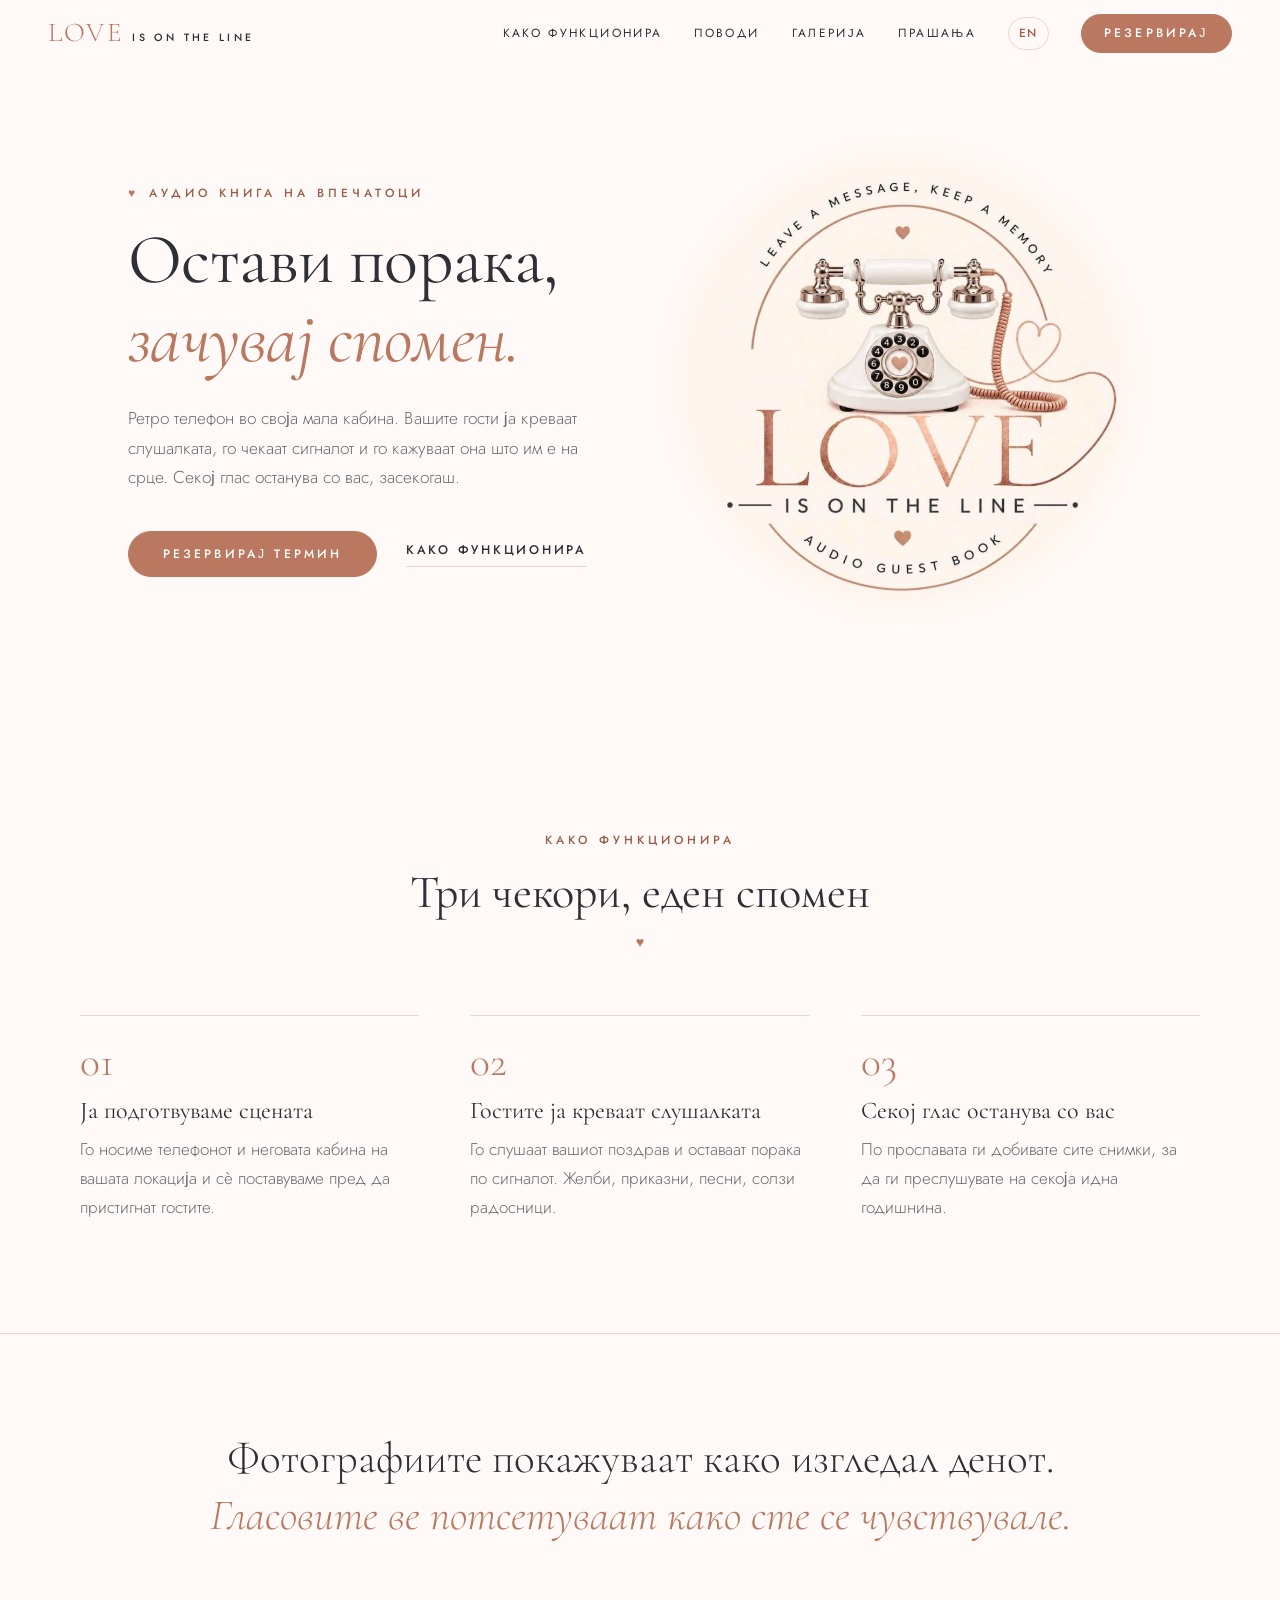
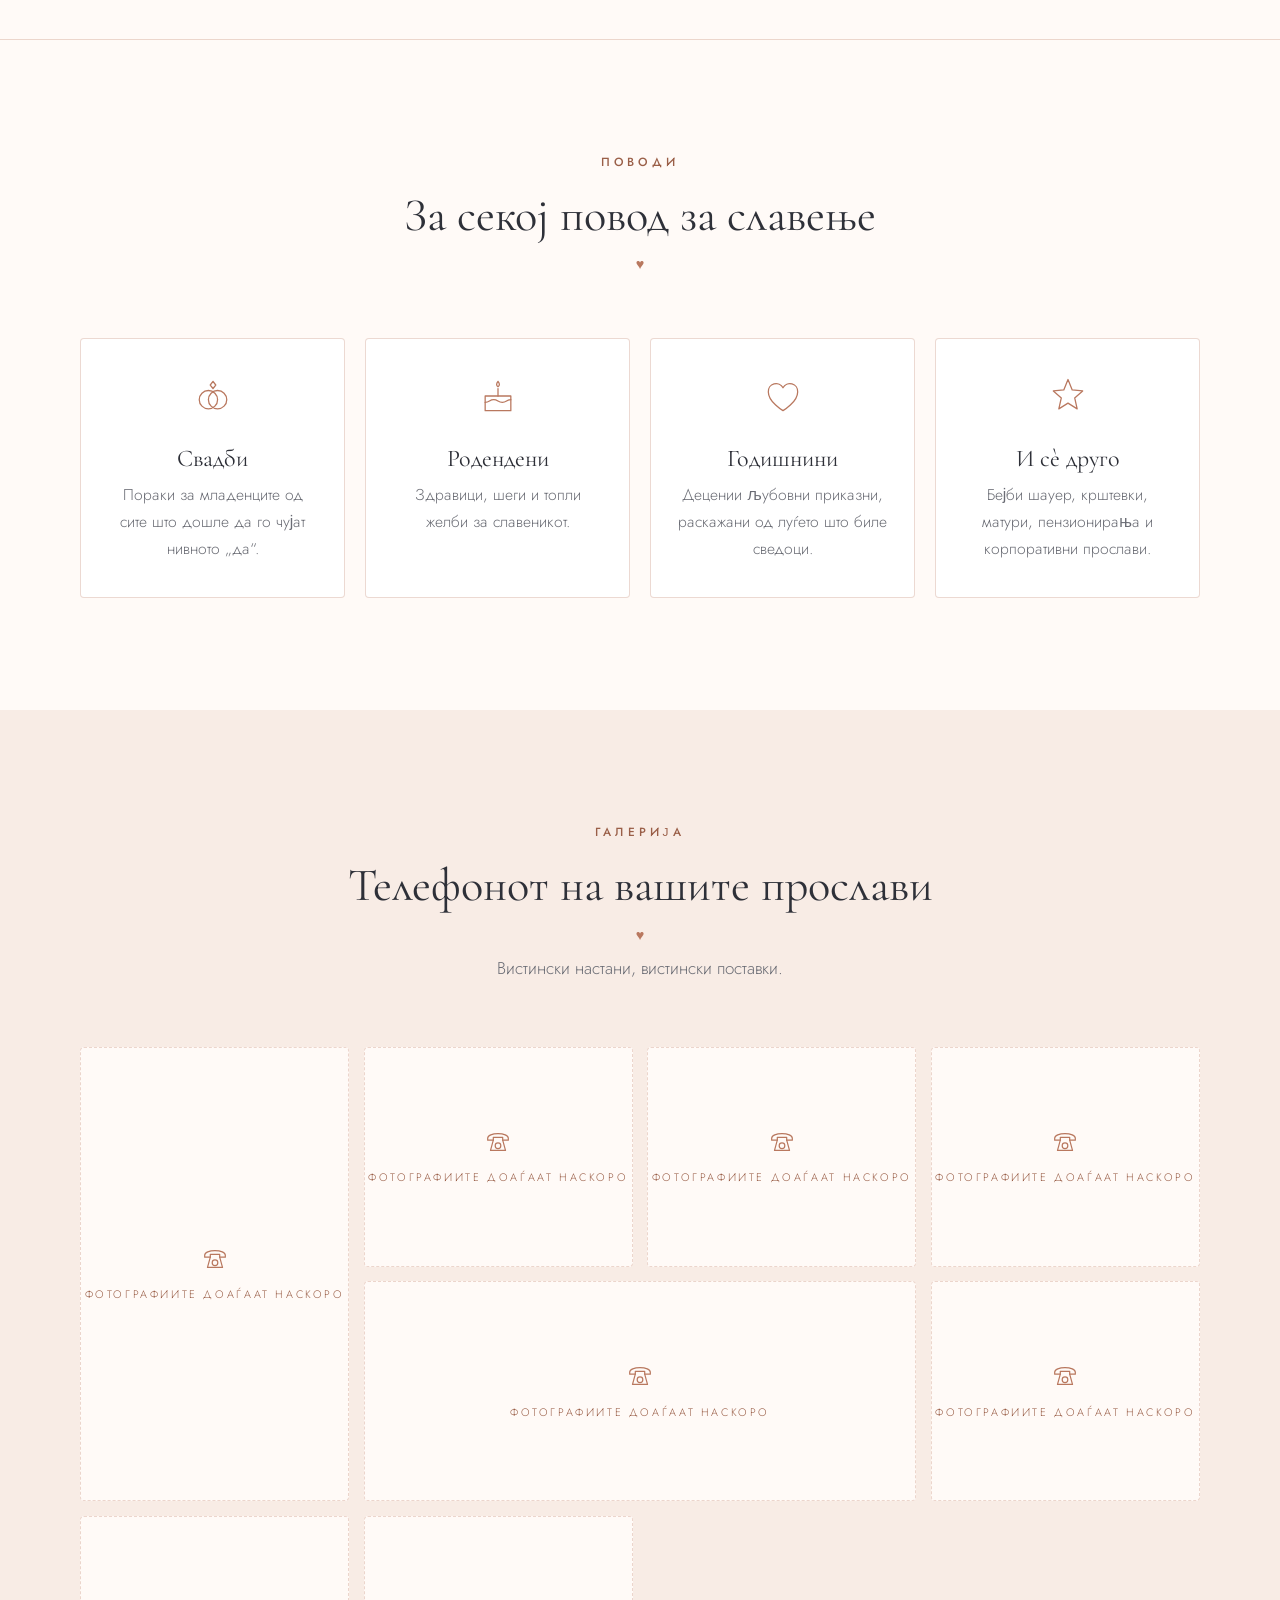
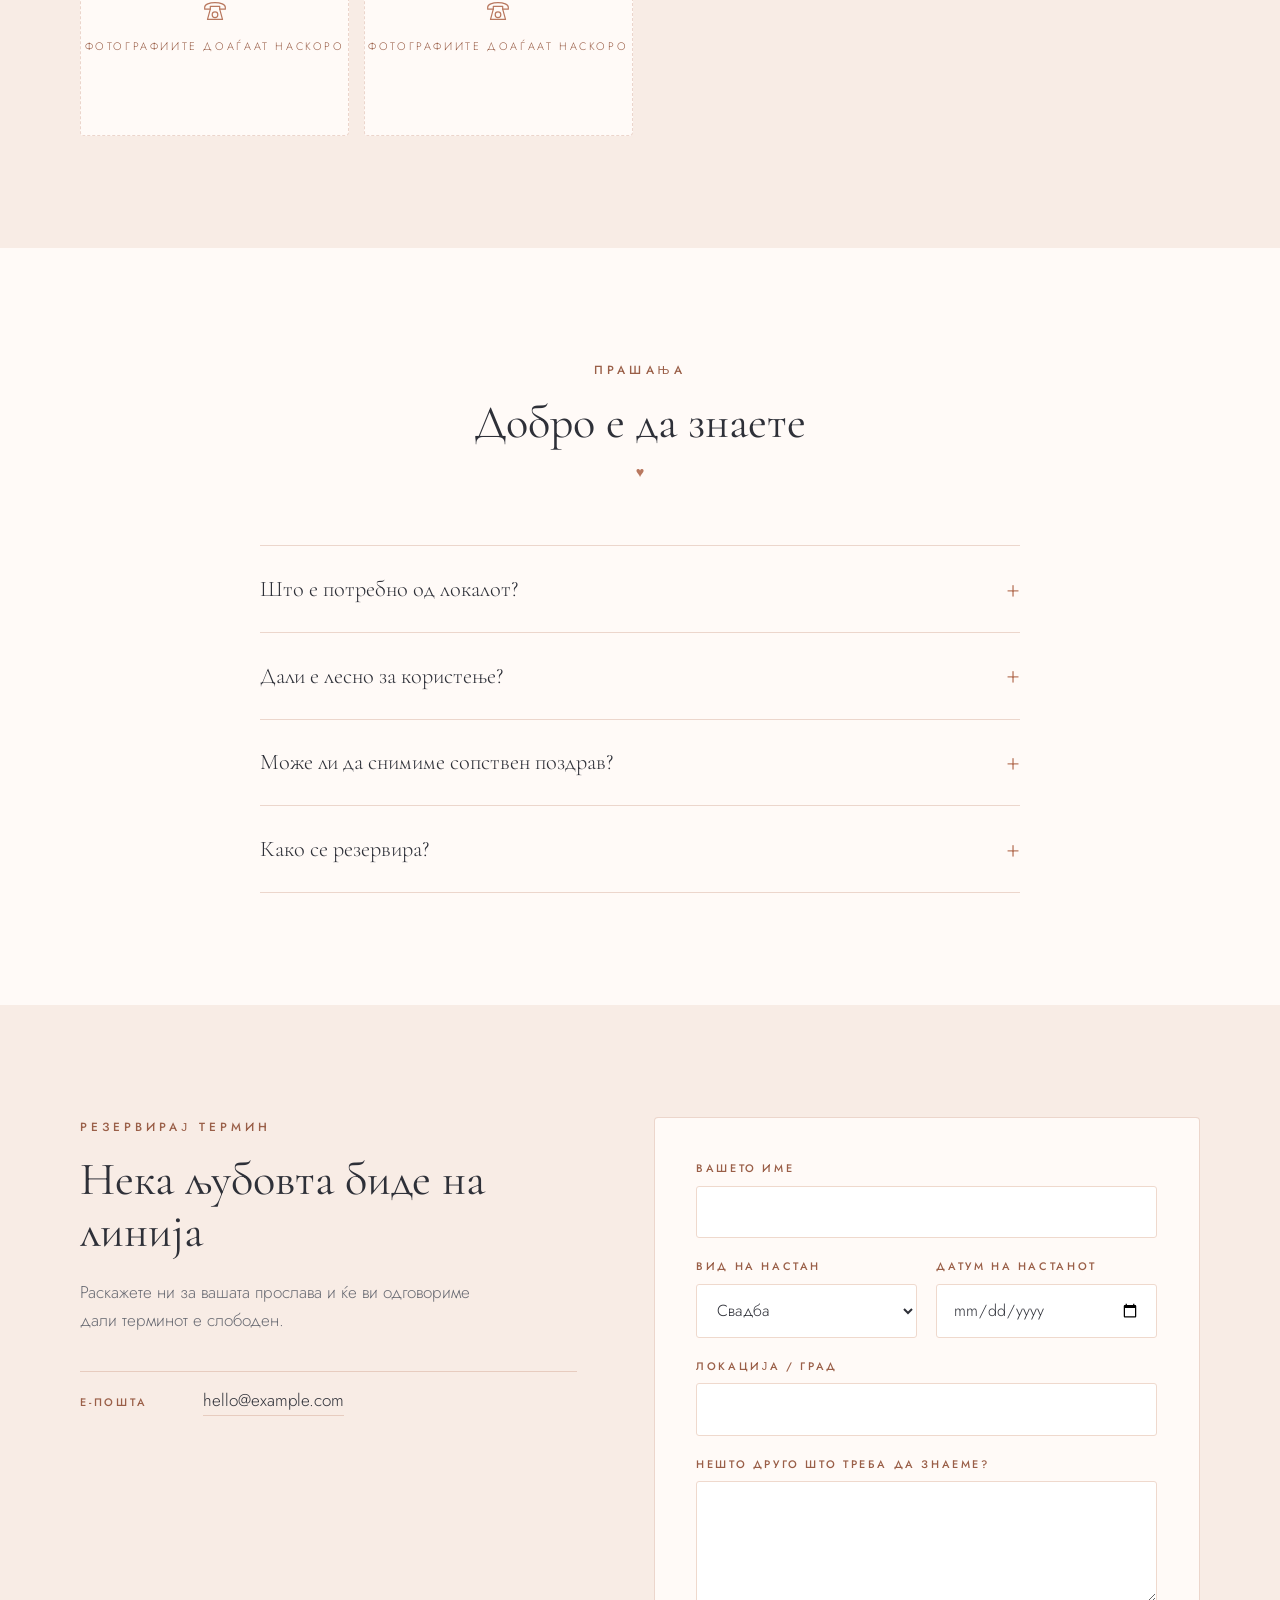
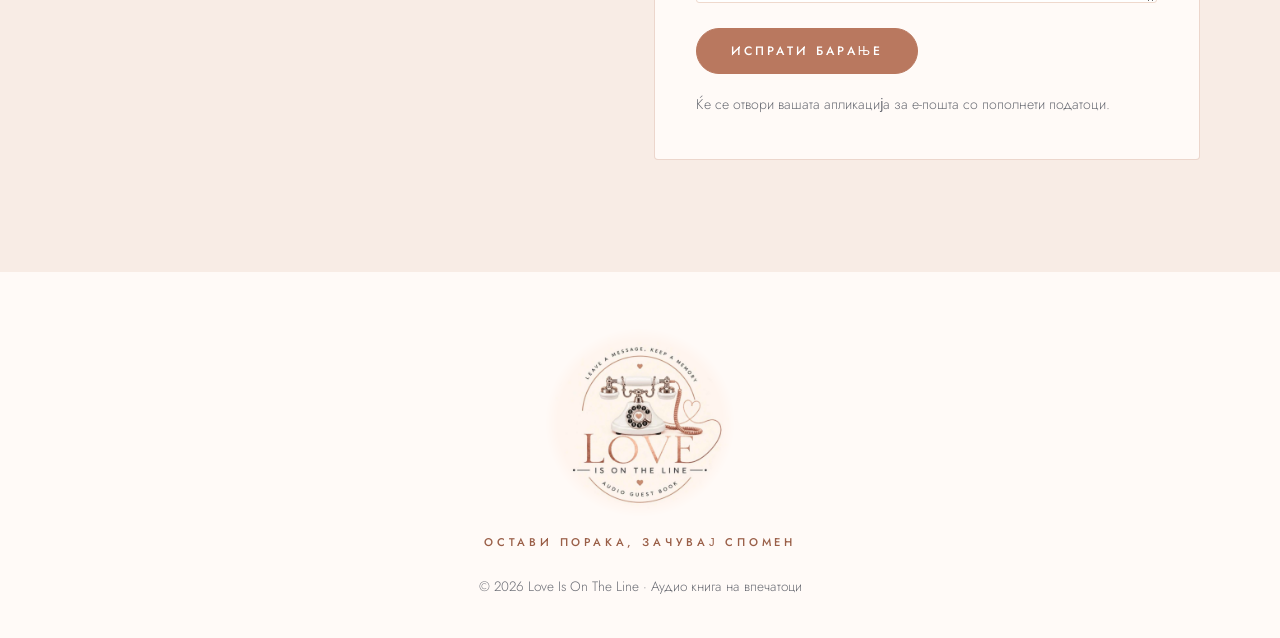
==== index.html @ d9baaf86 "Add Love Is On The Line website Static one-page site for the audio guest book business, in Macedonia" ====
<!DOCTYPE html>
<html lang="mk">
<head>
  <meta charset="UTF-8">
  <meta name="viewport" content="width=device-width, initial-scale=1">
  <title>Love Is On The Line · Аудио книга на впечатоци</title>
  <meta name="description" content="Ретро телефон како аудио книга на впечатоци за свадби, родендени и прослави. Гостите ја креваат слушалката и оставаат порака што ќе ја чувате засекогаш.">
  <meta name="theme-color" content="#FFFAF7">
  <meta property="og:title" content="Love Is On The Line · Аудио книга на впечатоци">
  <meta property="og:description" content="Остави порака, зачувај спомен.">
  <meta property="og:image" content="assets/logo.jpg">
  <link rel="icon" href="assets/logo.jpg">
  <link rel="alternate" hreflang="mk" href="index.html">
  <link rel="alternate" hreflang="en" href="en.html">
  <link rel="preconnect" href="https://fonts.googleapis.com">
  <link rel="preconnect" href="https://fonts.gstatic.com" crossorigin>
  <link href="https://fonts.googleapis.com/css2?family=Cormorant+Garamond:ital,wght@0,400;0,500;1,400&family=Jost:wght@300;400;500&display=swap" rel="stylesheet">
  <link rel="stylesheet" href="styles.css">
</head>
<body>

  <header class="nav" id="nav">
    <a class="nav__brand" href="#top" lang="en" aria-label="Love Is On The Line, назад кон почетокот">
      <span class="nav__love">Love</span>
      <span class="nav__rest">is on the line</span>
    </a>
    <button class="nav__toggle" id="navToggle" aria-label="Отвори мени" aria-expanded="false" aria-controls="navLinks">
      <span></span><span></span>
    </button>
    <nav class="nav__links" id="navLinks">
      <a href="#how">Како функционира</a>
      <a href="#occasions">Поводи</a>
      <a href="#gallery">Галерија</a>
      <a href="#faq">Прашања</a>
      <a class="nav__lang" href="en.html" lang="en" hreflang="en" aria-label="English">EN</a>
      <a class="btn btn--small" href="#contact">Резервирај</a>
    </nav>
  </header>

  <main id="top">

    <!-- Hero -->
    <section class="hero">
      <div class="hero__text">
        <p class="eyebrow"><span class="heart" aria-hidden="true">♥</span> Аудио книга на впечатоци</p>
        <h1>Остави порака,<br><em>зачувај спомен.</em></h1>
        <p class="lead">
          Ретро телефон во своја мала кабина. Вашите гости ја креваат слушалката,
          го чекаат сигналот и го кажуваат она што им е на срце. Секој глас останува со вас, засекогаш.
        </p>
        <div class="hero__actions">
          <a class="btn" href="#contact">Резервирај термин</a>
          <a class="link" href="#how">Како функционира</a>
        </div>
      </div>
      <div class="hero__logo">
        <img src="assets/logo.jpg" alt="Love Is On The Line, аудио книга на впечатоци. Остави порака, зачувај спомен." width="924" height="920">
      </div>
    </section>

    <!-- How it works -->
    <section class="section" id="how">
      <div class="section__head">
        <p class="eyebrow">Како функционира</p>
        <h2>Три чекори, еден спомен</h2>
      </div>
      <ol class="steps">
        <li class="step reveal">
          <span class="step__num">01</span>
          <h3>Ја подготвуваме сцената</h3>
          <p>Го носиме телефонот и неговата кабина на вашата локација и сè поставуваме пред да пристигнат гостите.</p>
        </li>
        <li class="step reveal">
          <span class="step__num">02</span>
          <h3>Гостите ја креваат слушалката</h3>
          <p>Го слушаат вашиот поздрав и оставаат порака по сигналот. Желби, приказни, песни, солзи радосници.</p>
        </li>
        <li class="step reveal">
          <span class="step__num">03</span>
          <h3>Секој глас останува со вас</h3>
          <p>По прославата ги добивате сите снимки, за да ги преслушувате на секоја идна годишнина.</p>
        </li>
      </ol>
    </section>

    <!-- Quote band -->
    <section class="band">
      <p class="band__quote">Фотографиите покажуваат како изгледал денот.<br><em>Гласовите ве потсетуваат како сте се чувствувале.</em></p>
    </section>

    <!-- Occasions -->
    <section class="section" id="occasions">
      <div class="section__head">
        <p class="eyebrow">Поводи</p>
        <h2>За секој повод за славење</h2>
      </div>
      <div class="cards">
        <article class="card reveal">
          <svg viewBox="0 0 48 48" aria-hidden="true"><circle cx="19" cy="28" r="10"/><circle cx="29" cy="28" r="10"/><path d="M24 8l3 4-3 4-3-4z"/></svg>
          <h3>Свадби</h3>
          <p>Пораки за младенците од сите што дошле да го чујат нивното „да“.</p>
        </article>
        <article class="card reveal">
          <svg viewBox="0 0 48 48" aria-hidden="true"><path d="M10 24h28v16H10z"/><path d="M10 31c4.7 0 4.7-3 9.3-3s4.7 3 9.4 3 4.6-3 9.3-3"/><path d="M24 24v-8"/><path d="M24 8c2 2.500 2 4.500 0 6-2-1.500-2-3.500 0-6z"/></svg>
          <h3>Родендени</h3>
          <p>Здравици, шеги и топли желби за славеникот.</p>
        </article>
        <article class="card reveal">
          <svg viewBox="0 0 48 48" aria-hidden="true"><path d="M24 40S8 30.500 8 19.500A8.500 8.500 0 0 1 24 15a8.500 8.500 0 0 1 16 4.500C40 30.500 24 40 24 40z"/></svg>
          <h3>Годишнини</h3>
          <p>Децении љубовни приказни, раскажани од луѓето што биле сведоци.</p>
        </article>
        <article class="card reveal">
          <svg viewBox="0 0 48 48" aria-hidden="true"><path d="M24 6l4.600 11.400L40 18.500l-8.700 7.600L34 38l-10-6.200L14 38l2.700-11.900L8 18.500l11.400-1.100z"/></svg>
          <h3>И сè друго</h3>
          <p>Бејби шауер, крштевки, матури, пензионирања и корпоративни прослави.</p>
        </article>
      </div>
    </section>

    <!-- Gallery -->
    <section class="section section--tint" id="gallery">
      <div class="section__head">
        <p class="eyebrow">Галерија</p>
        <h2>Телефонот на вашите прослави</h2>
        <p class="section__sub">Вистински настани, вистински поставки.</p>
      </div>
      <div class="gallery" id="galleryGrid"></div>
    </section>

    <!-- FAQ -->
    <section class="section section--narrow" id="faq">
      <div class="section__head">
        <p class="eyebrow">Прашања</p>
        <h2>Добро е да знаете</h2>
      </div>
      <div class="faq">
        <details>
          <summary>Што е потребно од локалот?</summary>
          <p>Само мало катче за кабината, по можност малку подалеку од звучниците, за пораките да бидат јасни. За сè друго се грижиме ние.</p>
        </details>
        <details>
          <summary>Дали е лесно за користење?</summary>
          <p>Да. Ја кревате слушалката, слушате, зборувате и ја спуштате. И бабите и дедовците и децата се снаоѓаат за неколку секунди, а до телефонот има и мал натпис со упатство.</p>
        </details>
        <details>
          <summary>Може ли да снимиме сопствен поздрав?</summary>
          <p>Секако. Поздрав со вашите гласови им измамува насмевка на гостите уште пред да почнат да зборуваат. Кажете ни при резервација и ќе ви помогнеме да го подготвите.</p>
        </details>
        <details>
          <summary>Како се резервира?</summary>
          <p>Испратете ни го датумот, локацијата и видот на настанот преку формуларот подолу. Ќе ви потврдиме дали терминот е слободен и ќе ви се јавиме со деталите.</p>
        </details>
      </div>
    </section>

    <!-- Contact -->
    <section class="section section--tint" id="contact">
      <div class="contact">
        <div class="contact__intro">
          <p class="eyebrow">Резервирај термин</p>
          <h2>Нека љубовта биде на линија</h2>
          <p>Раскажете ни за вашата прослава и ќе ви одговориме дали терминот е слободен.</p>
          <ul class="contact__list" id="contactList"></ul>
        </div>
        <form class="form" id="bookingForm" novalidate>
          <label>Вашето име
            <input type="text" name="name" autocomplete="name" required>
          </label>
          <div class="form__row">
            <label>Вид на настан
              <select name="event">
                <option>Свадба</option>
                <option>Роденден</option>
                <option>Годишнина</option>
                <option>Бејби шауер</option>
                <option>Корпоративен настан</option>
                <option>Друго</option>
              </select>
            </label>
            <label>Датум на настанот
              <input type="date" name="date">
            </label>
          </div>
          <label>Локација / град
            <input type="text" name="venue">
          </label>
          <label>Нешто друго што треба да знаеме?
            <textarea name="message" rows="4"></textarea>
          </label>
          <button class="btn" type="submit">Испрати барање</button>
          <p class="form__note" id="formNote">Ќе се отвори вашата апликација за е-пошта со пополнети податоци.</p>
        </form>
      </div>
    </section>
  </main>

  <footer class="footer">
    <img src="assets/logo.jpg" alt="Лого на Love Is On The Line" width="924" height="920" loading="lazy">
    <p class="footer__tag">Остави порака, зачувај спомен</p>
    <p class="footer__copy">© <span id="year"></span> Love Is On The Line · Аудио книга на впечатоци</p>
  </footer>

  <!-- Lightbox -->
  <div class="lightbox" id="lightbox" hidden role="dialog" aria-modal="true" aria-label="Преглед на фотографии">
    <button class="lightbox__btn lightbox__close" id="lbClose" aria-label="Затвори">×</button>
    <button class="lightbox__btn lightbox__prev" id="lbPrev" aria-label="Претходна фотографија">‹</button>
    <figure>
      <img id="lbImg" alt="">
      <figcaption id="lbCap"></figcaption>
    </figure>
    <button class="lightbox__btn lightbox__next" id="lbNext" aria-label="Следна фотографија">›</button>
  </div>

  <script src="config.js"></script>
  <script src="script.js"></script>
</body>
</html>
---- styles.css ----
/* Palette sampled from the logo */
:root {
  --cream: #FFFAF7;
  --blush: #F8ECE5;
  --blush-deep: #EFD9CD;
  --rose: #B9785F;
  --rose-dark: #9A5F48;
  --ink: #2E3038;
  --ink-soft: #6A6C74;
  --line: rgba(185, 120, 95, .28);
  --serif: "Cormorant Garamond", "Times New Roman", serif;
  --sans: "Jost", "Helvetica Neue", Arial, sans-serif;
  --max: 1120px;
}

*, *::before, *::after { box-sizing: border-box; }
html { scroll-behavior: smooth; scroll-padding-top: 84px; }
body {
  margin: 0;
  background: var(--cream);
  color: var(--ink);
  font-family: var(--sans);
  font-weight: 300;
  font-size: 17px;
  line-height: 1.7;
  -webkit-font-smoothing: antialiased;
}
img { max-width: 100%; height: auto; display: block; }
a { color: inherit; }
h1, h2, h3 { font-family: var(--serif); font-weight: 400; margin: 0; line-height: 1.12; }
h1 { font-size: clamp(2.6rem, 6vw, 4.4rem); letter-spacing: -.01em; }
h2 { font-size: clamp(2rem, 4vw, 2.9rem); }
h3 { font-size: 1.5rem; }
h1 em, .band__quote em { color: var(--rose); font-style: italic; }
p { margin: 0; }
:focus-visible { outline: 2px solid var(--rose); outline-offset: 3px; }

.eyebrow {
  font-size: .74rem;
  font-weight: 500;
  letter-spacing: .34em;
  text-transform: uppercase;
  color: var(--rose-dark);
  margin-bottom: 1.1rem;
}
.heart { color: var(--rose); letter-spacing: 0; margin-right: .5em; }

/* Buttons & links */
.btn {
  display: inline-block;
  padding: 1rem 2.1rem;
  border: 1px solid var(--rose);
  border-radius: 999px;
  background: var(--rose);
  color: #fff;
  font: 500 .76rem/1 var(--sans);
  letter-spacing: .26em;
  text-transform: uppercase;
  text-decoration: none;
  cursor: pointer;
  transition: background .25s, border-color .25s, transform .25s;
}
.btn:hover { background: var(--rose-dark); border-color: var(--rose-dark); transform: translateY(-1px); }
.btn--small { padding: .75rem 1.4rem; }
.link {
  font-size: .78rem;
  font-weight: 500;
  letter-spacing: .22em;
  text-transform: uppercase;
  text-decoration: none;
  padding-bottom: .3rem;
  border-bottom: 1px solid var(--line);
  transition: border-color .25s, color .25s;
}
.link:hover { color: var(--rose-dark); border-color: var(--rose); }

/* Nav */
.nav {
  position: sticky;
  top: 0;
  z-index: 20;
  display: flex;
  align-items: center;
  justify-content: space-between;
  gap: 1.5rem;
  padding: .9rem clamp(1.1rem, 4vw, 3rem);
  background: rgba(255, 250, 247, .88);
  backdrop-filter: blur(10px);
  border-bottom: 1px solid transparent;
  transition: border-color .3s;
}
.nav.is-scrolled { border-color: var(--line); }
.nav__brand { display: flex; align-items: baseline; gap: .6rem; text-decoration: none; }
.nav__love { font-family: var(--serif); font-size: 1.7rem; letter-spacing: .08em; text-transform: uppercase; color: var(--rose); line-height: 1; }
.nav__rest { font-size: .66rem; font-weight: 500; letter-spacing: .32em; text-transform: uppercase; }
.nav__links { display: flex; align-items: center; gap: 2rem; }
.nav__links a:not(.btn) {
  font-size: .74rem;
  font-weight: 400;
  letter-spacing: .2em;
  text-transform: uppercase;
  text-decoration: none;
  transition: color .2s;
}
.nav__links a:not(.btn):hover { color: var(--rose-dark); }
.nav__links a.nav__lang { padding: .35rem .6rem; border: 1px solid var(--line); border-radius: 999px; font-weight: 500; letter-spacing: .14em; color: var(--rose-dark); }
.nav__links a.nav__lang:hover { border-color: var(--rose); }
.nav__toggle { display: none; width: 44px; height: 44px; padding: 0; border: 0; background: none; cursor: pointer; }
.nav__toggle span { display: block; width: 24px; height: 1.5px; margin: 6px auto; background: var(--ink); transition: transform .3s; }
.nav__toggle[aria-expanded="true"] span:first-child { transform: translateY(3.75px) rotate(45deg); }
.nav__toggle[aria-expanded="true"] span:last-child { transform: translateY(-3.75px) rotate(-45deg); }

/* Hero */
.hero {
  max-width: var(--max);
  margin: 0 auto;
  padding: clamp(1.5rem, 5vw, 4rem) clamp(1.1rem, 4vw, 3rem) clamp(3rem, 7vw, 6rem);
  display: grid;
  grid-template-columns: 1fr 1.05fr;
  align-items: center;
  gap: clamp(1.5rem, 4vw, 4rem);
}
.lead { max-width: 30rem; margin-top: 1.6rem; color: var(--ink-soft); font-size: 1.08rem; }
.hero__actions { display: flex; flex-wrap: wrap; align-items: center; gap: 1.8rem; margin-top: 2.4rem; }
/* multiply + a soft edge fade melt the logo's off-white background into the page */
.hero__logo img, .footer img {
  mix-blend-mode: multiply;
  -webkit-mask-image: radial-gradient(closest-side, #000 87%, transparent 100%);
  mask-image: radial-gradient(closest-side, #000 87%, transparent 100%);
}
.hero__logo img { width: 100%; max-width: 560px; margin: 0 auto; animation: rise 1.1s ease both; }
.hero__text { animation: rise 1.1s .15s ease both; }
@keyframes rise { from { opacity: 0; transform: translateY(18px); } }

/* Sections */
.section { padding: clamp(4rem, 9vw, 7rem) clamp(1.1rem, 4vw, 3rem); }
.section > * { max-width: var(--max); margin-left: auto; margin-right: auto; }
.section--tint { background: var(--blush); }
.section--narrow > * { max-width: 760px; }
.section__head { text-align: center; margin-bottom: clamp(2.5rem, 5vw, 4rem); }
.section__head h2::after {
  content: "♥";
  display: block;
  margin-top: 1rem;
  font-size: .9rem;
  color: var(--rose);
}
.section__sub { margin-top: .6rem; color: var(--ink-soft); }

/* Steps */
.steps { list-style: none; padding: 0; margin-top: 0; margin-bottom: 0; display: grid; grid-template-columns: repeat(3, 1fr); gap: clamp(1.5rem, 4vw, 3.5rem); }
.step { padding-top: 1.6rem; border-top: 1px solid var(--line); }
.step__num { font-family: var(--serif); font-size: 2.6rem; line-height: 1; color: var(--rose); }
.step h3 { margin: .9rem 0 .6rem; }
.step p, .card p { color: var(--ink-soft); }

/* Quote band */
.band { padding: clamp(3.5rem, 8vw, 6rem) 1.25rem; text-align: center; border-top: 1px solid var(--line); border-bottom: 1px solid var(--line); }
.band__quote { font-family: var(--serif); font-size: clamp(1.7rem, 4vw, 2.7rem); line-height: 1.3; }

/* Occasion cards */
.cards { display: grid; grid-template-columns: repeat(4, 1fr); gap: 1.25rem; }
.card { padding: 2.2rem 1.6rem; text-align: center; background: #fff; border: 1px solid var(--line); border-radius: 4px; transition: transform .3s, box-shadow .3s; }
.card:hover { transform: translateY(-4px); box-shadow: 0 18px 40px -24px rgba(154, 95, 72, .5); }
.card svg { width: 44px; height: 44px; margin: 0 auto 1.2rem; fill: none; stroke: var(--rose); stroke-width: 1.4; stroke-linejoin: round; stroke-linecap: round; }
.card h3 { margin-bottom: .6rem; }
.card p { font-size: .98rem; }

/* Gallery */
.gallery { display: grid; grid-template-columns: repeat(4, 1fr); grid-auto-rows: 220px; grid-auto-flow: dense; gap: .9rem; }
.tile { position: relative; margin: 0; padding: 0; border: 0; overflow: hidden; border-radius: 4px; background: var(--blush-deep); cursor: zoom-in; font: inherit; color: inherit; }
.tile--tall { grid-row: span 2; }
.tile--wide { grid-column: span 2; }
.tile img { width: 100%; height: 100%; object-fit: cover; transition: transform .7s ease; }
.tile:hover img { transform: scale(1.05); }
.tile__cap {
  position: absolute; inset: auto 0 0 0;
  padding: 2.5rem 1rem .9rem;
  background: linear-gradient(transparent, rgba(46, 48, 56, .7));
  color: #fff;
  font-size: .72rem;
  letter-spacing: .18em;
  text-transform: uppercase;
  text-align: left;
  opacity: 0;
  transition: opacity .3s;
}
.tile:hover .tile__cap, .tile:focus-visible .tile__cap { opacity: 1; }
.tile--empty {
  display: grid;
  place-content: center;
  justify-items: center;
  gap: .7rem;
  cursor: default;
  background: var(--cream);
  border: 1px dashed var(--line);
  color: var(--rose-dark);
  font-size: .68rem;
  letter-spacing: .24em;
  text-transform: uppercase;
}
.tile--empty svg { width: 30px; height: 30px; fill: none; stroke: var(--rose); stroke-width: 1.3; stroke-linecap: round; stroke-linejoin: round; }

/* FAQ */
.faq details { border-bottom: 1px solid var(--line); }
.faq details:first-child { border-top: 1px solid var(--line); }
.faq summary {
  display: flex; justify-content: space-between; align-items: center; gap: 1rem;
  padding: 1.4rem 0;
  font-family: var(--serif);
  font-size: 1.4rem;
  cursor: pointer;
  list-style: none;
}
.faq summary::-webkit-details-marker { display: none; }
.faq summary::after { content: "+"; font-family: var(--sans); font-weight: 300; font-size: 1.5rem; color: var(--rose); transition: transform .3s; }
.faq details[open] summary::after { transform: rotate(45deg); }
.faq details p { padding: 0 2.5rem 1.6rem 0; color: var(--ink-soft); }

/* Contact */
.contact { display: grid; grid-template-columns: 1fr 1.1fr; gap: clamp(2rem, 6vw, 5rem); align-items: start; }
.contact__intro h2 { margin-bottom: 1.2rem; }
.contact__intro > p:not(.eyebrow) { color: var(--ink-soft); max-width: 26rem; }
.contact__list { list-style: none; padding: 0; margin: 2.2rem 0 0; }
.contact__list li { padding: .9rem 0; border-top: 1px solid var(--line); display: flex; gap: 1.2rem; align-items: baseline; }
.contact__list span { flex: 0 0 6.5rem; font-size: .68rem; font-weight: 500; letter-spacing: .26em; text-transform: uppercase; color: var(--rose-dark); }
.contact__list a { text-decoration: none; border-bottom: 1px solid var(--line); overflow-wrap: anywhere; }
.contact__list a:hover { color: var(--rose-dark); }

.form { display: grid; gap: 1.2rem; padding: clamp(1.5rem, 4vw, 2.6rem); background: var(--cream); border: 1px solid var(--line); border-radius: 4px; }
.form__row { display: grid; grid-template-columns: 1fr 1fr; gap: 1.2rem; }
.form label { display: grid; gap: .5rem; font-size: .68rem; font-weight: 500; letter-spacing: .24em; text-transform: uppercase; color: var(--rose-dark); }
.form input, .form select, .form textarea {
  width: 100%;
  padding: .85rem 1rem;
  border: 1px solid var(--blush-deep);
  border-radius: 3px;
  background: #fff;
  color: var(--ink);
  font: 300 1rem var(--sans);
  letter-spacing: 0;
  text-transform: none;
  transition: border-color .2s;
}
.form input:focus, .form select:focus, .form textarea:focus { outline: none; border-color: var(--rose); }
.form textarea { resize: vertical; }
.form .btn { justify-self: start; margin-top: .4rem; }
.form__note { font-size: .88rem; color: var(--ink-soft); }
.form__note.is-error { color: #A8402F; }

/* Footer */
.footer { padding: 3.5rem 1.25rem 2.5rem; text-align: center; }
.footer img { width: 190px; margin: 0 auto 1rem; }
.footer__tag { font-size: .7rem; font-weight: 500; letter-spacing: .34em; text-transform: uppercase; color: var(--rose-dark); }
.footer__copy { margin-top: 1.4rem; font-size: .85rem; color: var(--ink-soft); }

/* Lightbox */
.lightbox { position: fixed; inset: 0; z-index: 50; display: flex; align-items: center; justify-content: center; background: rgba(46, 48, 56, .93); padding: 1rem; }
.lightbox[hidden] { display: none; }
.lightbox figure { margin: 0; max-width: min(1100px, 100%); text-align: center; }
.lightbox img { max-height: 82vh; margin: 0 auto; border-radius: 3px; }
.lightbox figcaption { margin-top: 1rem; color: #fff; font-size: .74rem; letter-spacing: .22em; text-transform: uppercase; }
.lightbox__btn { position: absolute; width: 52px; height: 52px; border: 0; background: none; color: #fff; font: 300 2.6rem/1 var(--sans); cursor: pointer; opacity: .8; }
.lightbox__btn:hover { opacity: 1; }
.lightbox__close { top: .8rem; right: .8rem; }
.lightbox__prev { left: .5rem; top: 50%; transform: translateY(-50%); }
.lightbox__next { right: .5rem; top: 50%; transform: translateY(-50%); }

/* Scroll reveal */
.reveal { opacity: 0; transform: translateY(20px); transition: opacity .8s ease, transform .8s ease; }
.reveal.is-visible { opacity: 1; transform: none; }

@media (max-width: 900px) {
  .cards { grid-template-columns: repeat(2, 1fr); }
  .gallery { grid-template-columns: repeat(3, 1fr); grid-auto-rows: 190px; }
  .contact { grid-template-columns: 1fr; }
}
@media (max-width: 760px) {
  body { font-size: 16px; }
  .nav__toggle { display: block; }
  .nav__links {
    position: absolute; top: 100%; left: 0; right: 0;
    flex-direction: column; gap: 1.5rem;
    padding: 2rem 1.25rem 2.25rem;
    background: var(--cream);
    border-bottom: 1px solid var(--line);
    display: none;
  }
  .nav__links.is-open { display: flex; }
  .hero { grid-template-columns: 1fr; text-align: center; }
  .hero__logo { order: -1; }
  .hero__logo img { max-width: 400px; }
  .lead { margin-left: auto; margin-right: auto; }
  .hero__actions { justify-content: center; }
  .steps { grid-template-columns: 1fr; }
  .gallery { grid-template-columns: repeat(2, 1fr); grid-auto-rows: 160px; gap: .6rem; }
  .form__row { grid-template-columns: 1fr; }
}
@media (max-width: 460px) {
  .cards { grid-template-columns: 1fr; }
  .nav__rest { display: none; }
}
@media (prefers-reduced-motion: reduce) {
  html { scroll-behavior: auto; }
  *, *::before, *::after { animation: none !important; transition: none !important; }
  .reveal { opacity: 1; transform: none; }
}
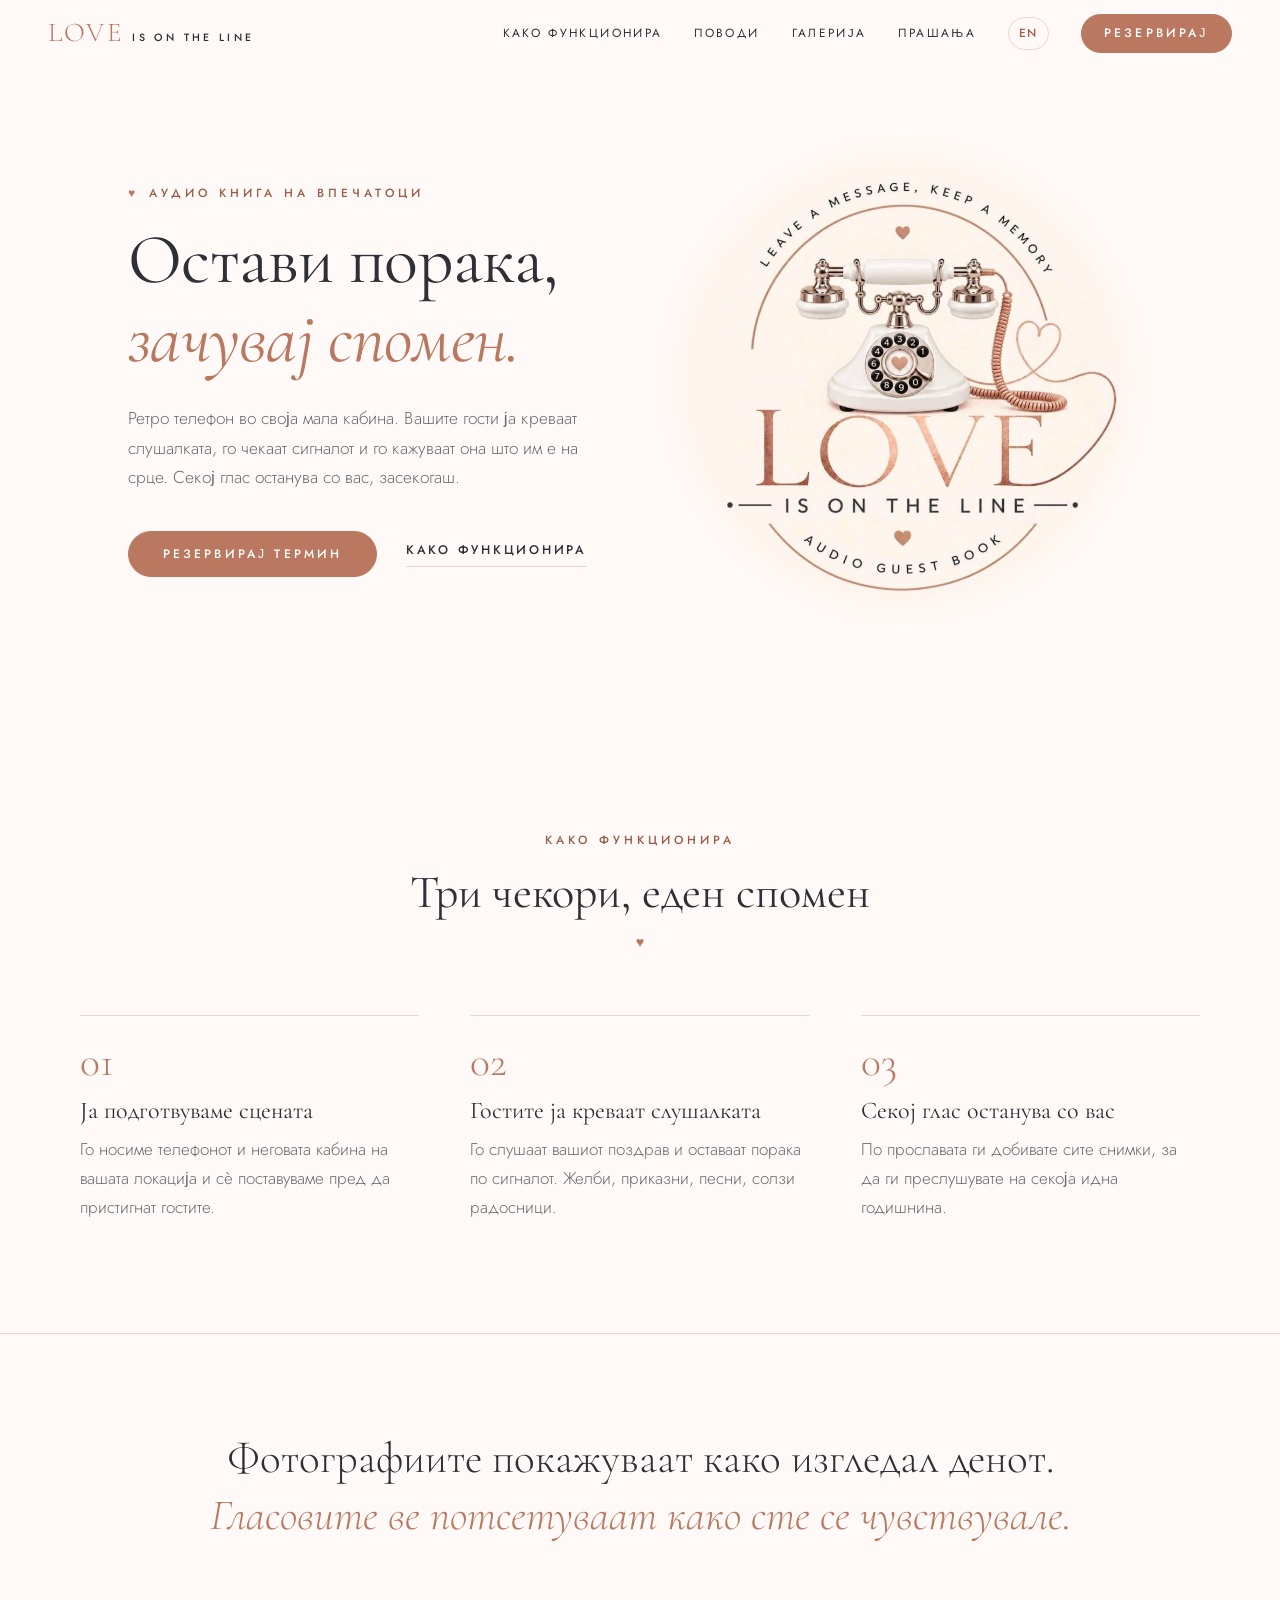
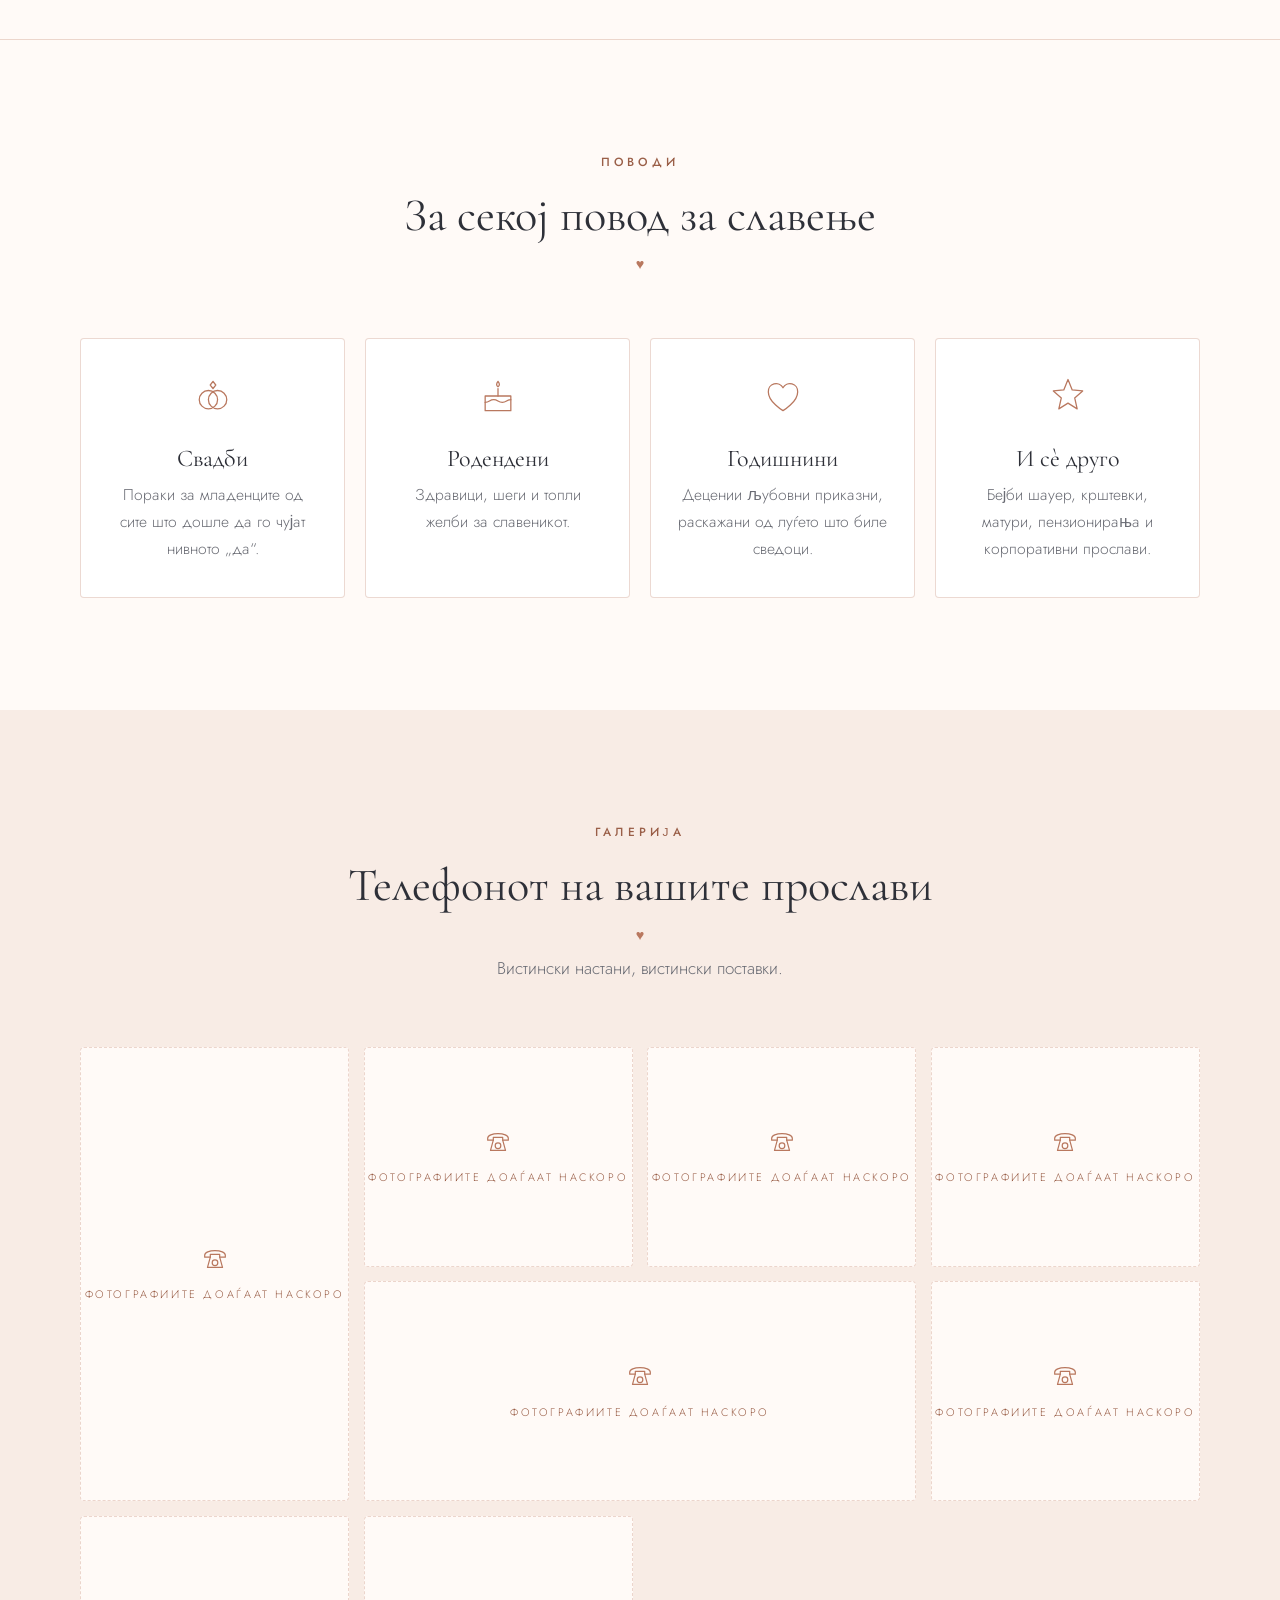
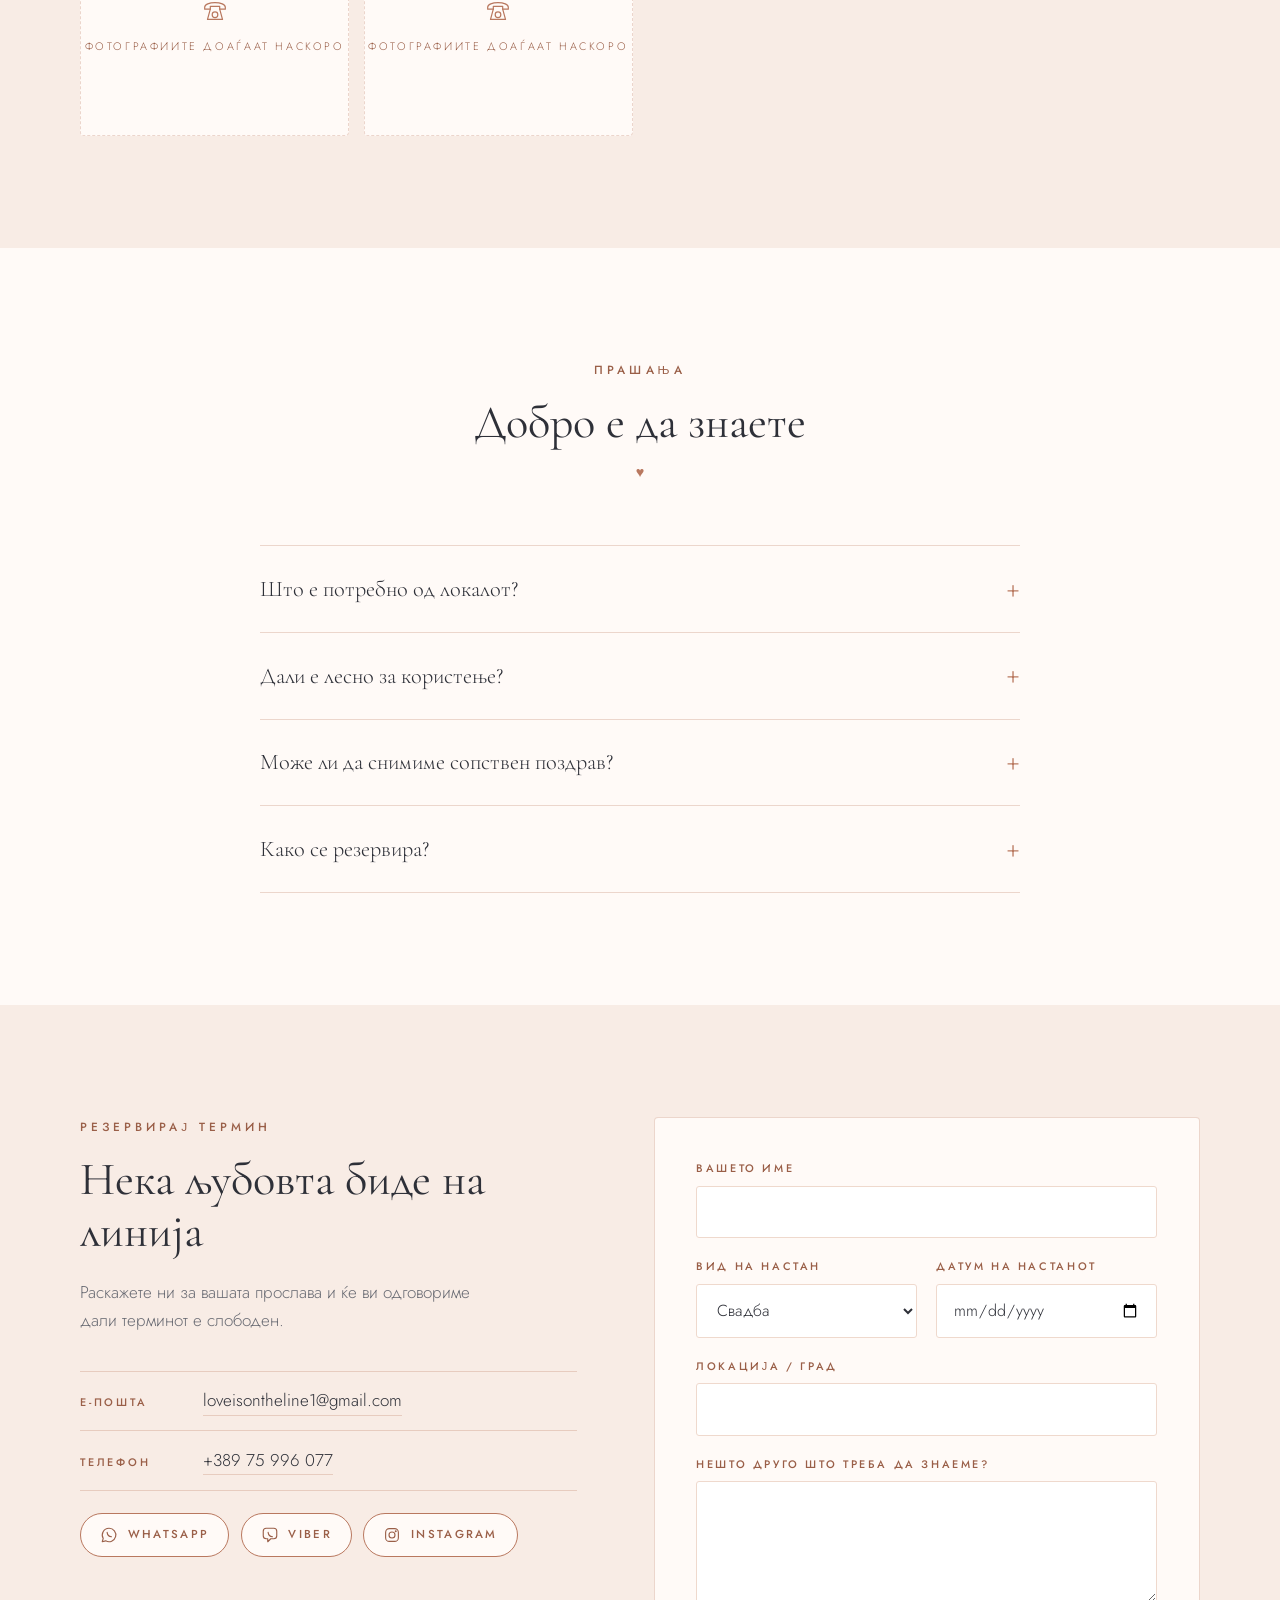
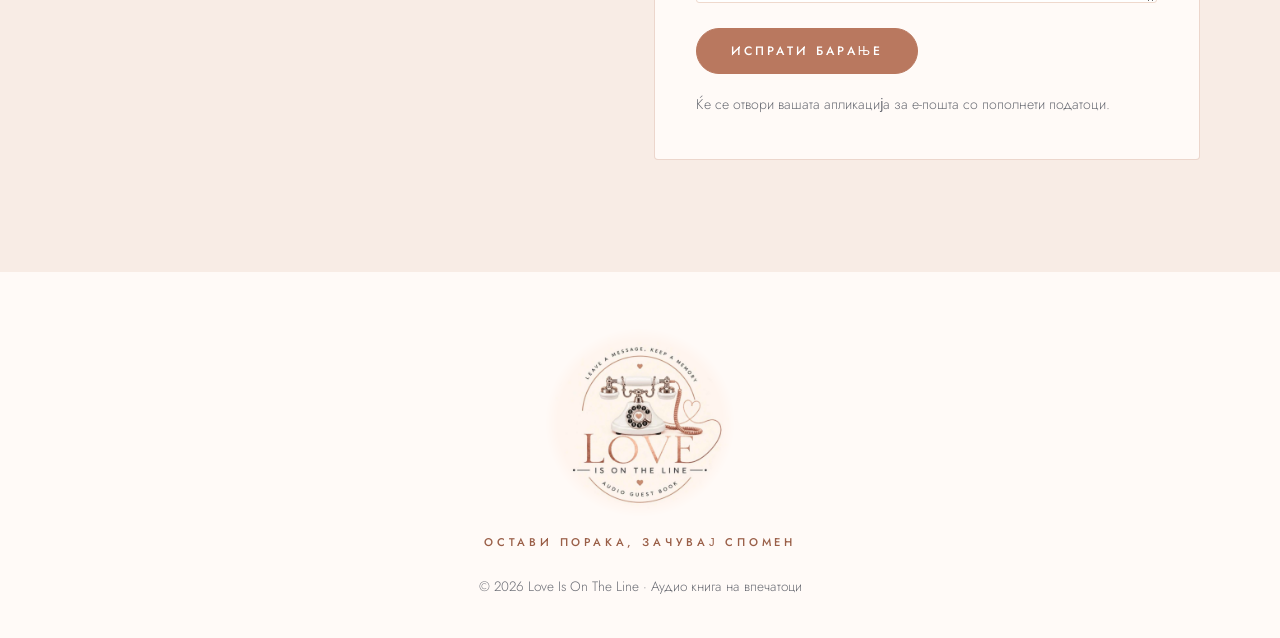
==== commit ba37a6ea: "Add WhatsApp, Viber and Instagram buttons Co-Authored-By: Claude Opus 5.5 <noreply@anthropic.com>" ====
--- a/index.html
+++ b/index.html
@@ -162,6 +162,7 @@
           <h2>Нека љубовта биде на линија</h2>
           <p>Раскажете ни за вашата прослава и ќе ви одговориме дали терминот е слободен.</p>
           <ul class="contact__list" id="contactList"></ul>
+          <div class="contact__buttons" id="contactButtons"></div>
         </div>
         <form class="form" id="bookingForm" novalidate>
           <label>Вашето име
--- a/styles.css
+++ b/styles.css
@@ -226,6 +226,20 @@
 .contact__list span { flex: 0 0 6.5rem; font-size: .68rem; font-weight: 500; letter-spacing: .26em; text-transform: uppercase; color: var(--rose-dark); }
 .contact__list a { text-decoration: none; border-bottom: 1px solid var(--line); overflow-wrap: anywhere; }
 .contact__list a:hover { color: var(--rose-dark); }
+.contact__buttons { display: flex; flex-wrap: wrap; gap: .7rem; padding-top: 1.4rem; border-top: 1px solid var(--line); }
+.contact__buttons:empty { display: none; }
+.chat-btn {
+  display: inline-flex; align-items: center; gap: .6rem;
+  padding: .7rem 1.2rem;
+  border: 1px solid var(--rose);
+  border-radius: 999px;
+  background: var(--cream);
+  color: var(--rose-dark);
+  font-size: .72rem; font-weight: 500; letter-spacing: .2em; text-transform: uppercase; text-decoration: none;
+  transition: background .25s, color .25s;
+}
+.chat-btn:hover { background: var(--rose); color: #fff; }
+.chat-btn svg { width: 18px; height: 18px; fill: none; stroke: currentColor; stroke-width: 1.5; stroke-linecap: round; stroke-linejoin: round; }
 
 .form { display: grid; gap: 1.2rem; padding: clamp(1.5rem, 4vw, 2.6rem); background: var(--cream); border: 1px solid var(--line); border-radius: 4px; }
 .form__row { display: grid; grid-template-columns: 1fr 1fr; gap: 1.2rem; }
